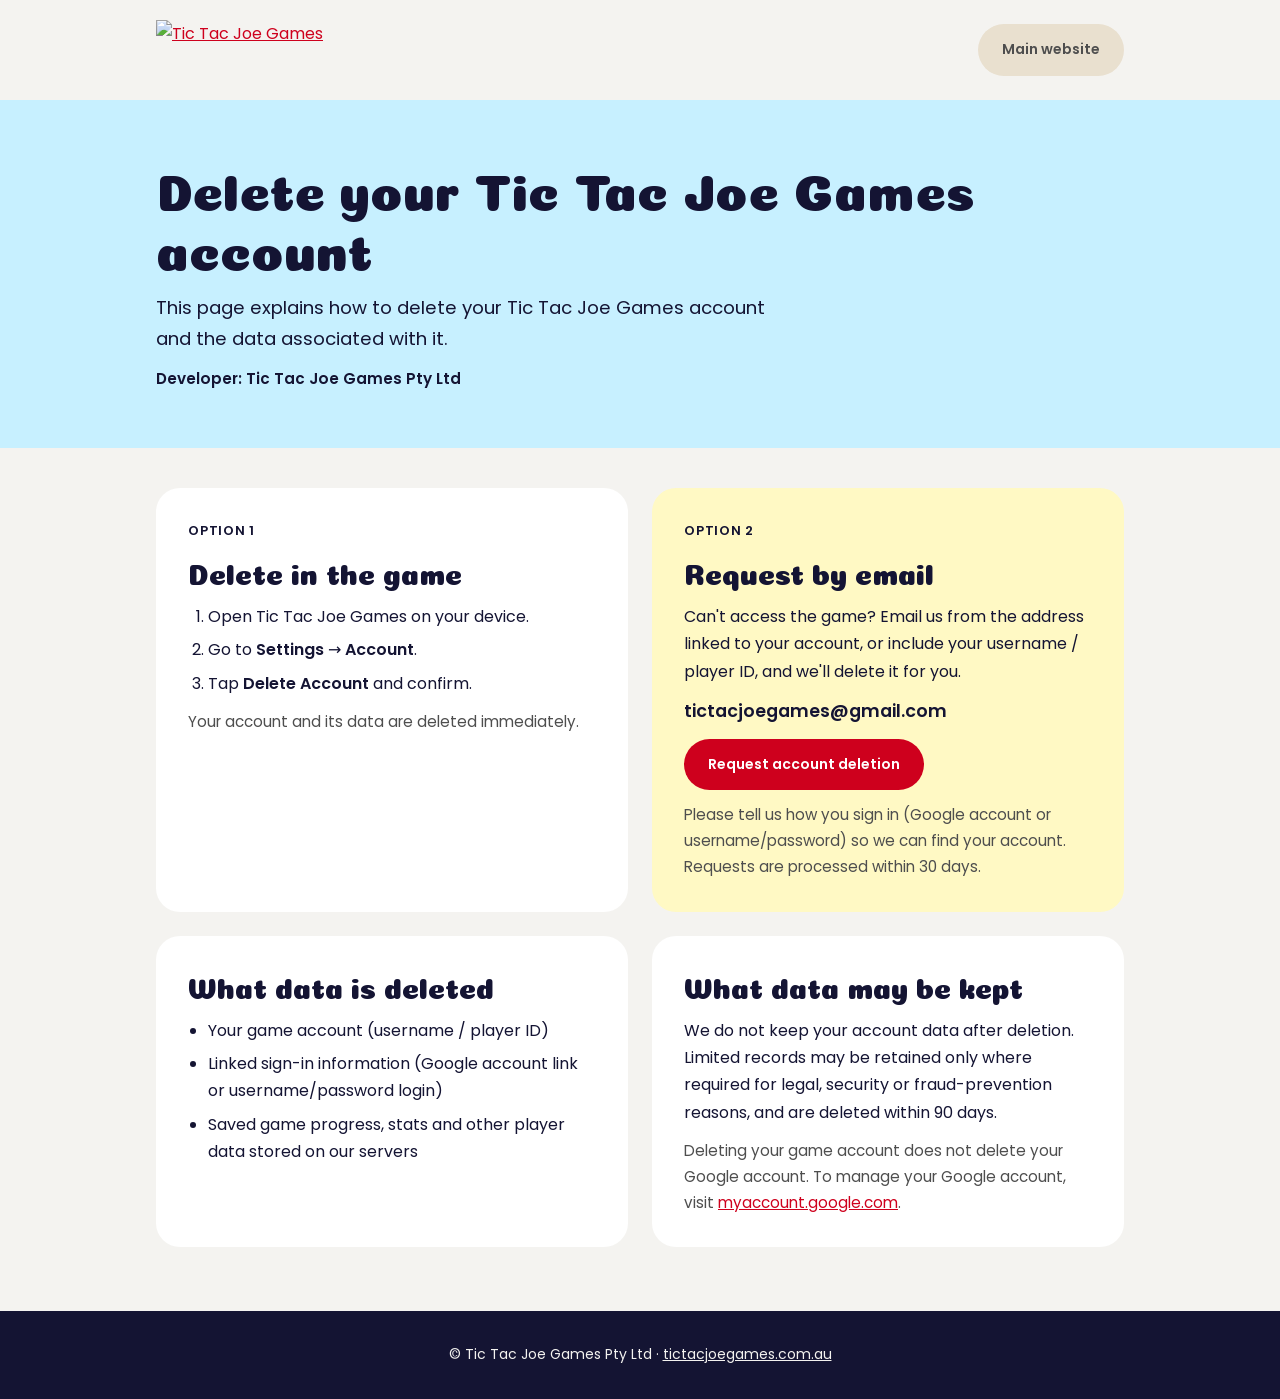
==== account-delete.html @ 30fcaf5c "Move account deletion page to account-delete.html index.html now redirects to it so the site root st" ====
<!doctype html>
<html lang="en">
<head>
  <meta charset="utf-8">
  <meta name="viewport" content="width=device-width, initial-scale=1">
  <title>Delete Your Account – Tic Tac Joe Games</title>
  <meta name="description" content="How to request deletion of your Tic Tac Joe Games account and associated data.">
  <link rel="icon" href="https://images.squarespace-cdn.com/content/v1/699bbf52ec0bd71c0ecddf33/4e1a51c3-f754-4d7e-bf3c-3a8d3902accf/favicon.ico">
  <link rel="preconnect" href="https://fonts.googleapis.com">
  <link rel="preconnect" href="https://fonts.gstatic.com" crossorigin>
  <link href="https://fonts.googleapis.com/css2?family=Coiny&family=Poppins:wght@400;500;600&display=swap" rel="stylesheet">
  <link rel="stylesheet" href="styles.css">
</head>
<body>
  <div class="topbar">
    <a href="https://www.tictacjoegames.com.au/">
      <img src="https://images.squarespace-cdn.com/content/v1/699bbf52ec0bd71c0ecddf33/502639ca-a306-416e-957c-e0b55f06c051/TicTacJoeGames_logo_horizontal_RGB.png?format=500w"
           alt="Tic Tac Joe Games">
    </a>
    <a class="pill pill-sand" href="https://www.tictacjoegames.com.au/">Main website</a>
  </div>

  <section class="hero">
    <div class="inner">
      <h1>Delete your Tic Tac Joe Games account</h1>
      <p>
        This page explains how to delete your Tic Tac Joe Games account and the data
        associated with it.
      </p>
      <p class="dev">Developer: Tic Tac Joe Games Pty Ltd</p>
    </div>
  </section>

  <main>
    <div class="two-col">
      <section class="card">
        <p class="eyebrow">Option 1</p>
        <h2>Delete in the game</h2>
        <ol>
          <li>Open Tic Tac Joe Games on your device.</li>
          <li>Go to <strong>Settings</strong> &rarr; <strong>Account</strong>.</li>
          <li>Tap <strong>Delete Account</strong> and confirm.</li>
        </ol>
        <p class="note">Your account and its data are deleted immediately.</p>
      </section>

      <section class="card butter">
        <p class="eyebrow">Option 2</p>
        <h2>Request by email</h2>
        <p>
          Can't access the game? Email us from the address linked to your account,
          or include your username / player ID, and we'll delete it for you.
        </p>
        <p class="email">tictacjoegames@gmail.com</p>
        <p>
          <a class="pill pill-red"
             href="mailto:tictacjoegames@gmail.com?subject=Account%20Deletion%20Request%20-%20Tic%20Tac%20Joe%20Games&body=Please%20delete%20my%20Tic%20Tac%20Joe%20Games%20account%20and%20associated%20data.%0A%0AUsername%20%2F%20Player%20ID%3A%20%0ASign-in%20method%20(Google%20or%20username%2Fpassword)%3A%20%0A">
            Request account deletion
          </a>
        </p>
        <p class="note">
          Please tell us how you sign in (Google account or username/password) so we
          can find your account. Requests are processed within 30 days.
        </p>
      </section>
    </div>

    <div class="two-col">
      <section class="card">
        <h2>What data is deleted</h2>
        <ul>
          <li>Your game account (username / player ID)</li>
          <li>Linked sign-in information (Google account link or username/password login)</li>
          <li>Saved game progress, stats and other player data stored on our servers</li>
        </ul>
      </section>

      <section class="card">
        <h2>What data may be kept</h2>
        <p>
          We do not keep your account data after deletion. Limited records may be retained
          only where required for legal, security or fraud-prevention reasons, and are
          deleted within 90 days.
        </p>
        <p class="note">
          Deleting your game account does not delete your Google account. To manage your
          Google account, visit <a href="https://myaccount.google.com/">myaccount.google.com</a>.
        </p>
      </section>
    </div>
  </main>

  <footer>
    &copy; Tic Tac Joe Games Pty Ltd &middot;
    <a href="https://www.tictacjoegames.com.au/">tictacjoegames.com.au</a>
  </footer>
</body>
</html>
---- styles.css ----
/* Colours and fonts match https://www.tictacjoegames.com.au/ */
:root {
  --cream: #f4f3f0;
  --navy: #141433;
  --red: #ce001d;
  --red-dark: #cc0036;
  --sand: #e9e0cf;
  --sky: #c7f0ff;
  --butter: #fff9c4;
  --white: #ffffff;
  --muted: #4e4e4e;
}
* { box-sizing: border-box; }
body {
  margin: 0;
  background: var(--cream);
  color: var(--navy);
  font: 16px/1.7 "Poppins", system-ui, sans-serif;
}
a { color: var(--red); }
h1, h2 {
  font-family: "Coiny", "Poppins", sans-serif;
  font-weight: 400;
  line-height: 1.15;
  margin: 0 0 16px;
}
h1 { font-size: clamp(2rem, 6vw, 3.25rem); }
h2 { font-size: clamp(1.4rem, 4vw, 1.8rem); }
strong { font-weight: 600; }

/* Header bar */
.topbar {
  display: flex;
  align-items: center;
  justify-content: space-between;
  gap: 16px;
  max-width: 1000px;
  margin: 0 auto;
  padding: 20px 16px;
}
.topbar img { height: 60px; width: auto; display: block; }

.pill {
  display: inline-block;
  border-radius: 999px;
  padding: 14px 24px;
  font-weight: 600;
  font-size: 14px;
  text-decoration: none;
  white-space: nowrap;
}
.pill-sand { background: var(--sand); color: var(--muted); }
.pill-red  { background: var(--red); color: var(--white); }
.pill:hover { opacity: .88; }

/* Hero band */
.hero { background: var(--sky); }
.hero .inner {
  max-width: 1000px;
  margin: 0 auto;
  padding: 56px 16px;
}
.hero p { font-size: 1.15rem; max-width: 640px; margin: 0; }
.hero .dev { font-size: .95rem; font-weight: 600; margin-top: 12px; }

main {
  max-width: 1000px;
  margin: 0 auto;
  padding: 40px 16px 64px;
  display: grid;
  gap: 24px;
}
.card {
  background: var(--white);
  border-radius: 24px;
  padding: 32px;
}
.card.butter { background: var(--butter); }
.card p { margin: 0 0 12px; }
.card p:last-child { margin-bottom: 0; }
.eyebrow {
  font-size: 13px;
  font-weight: 600;
  text-transform: uppercase;
  letter-spacing: .06em;
  margin: 0 0 8px;
}
ol, ul { padding-left: 1.25rem; margin: 0 0 12px; }
li + li { margin-top: 6px; }
.note { color: var(--muted); font-size: .95rem; }
.email {
  font-weight: 600;
  font-size: 1.1rem;
  word-break: break-all;
}
.two-col {
  display: grid;
  grid-template-columns: 1fr 1fr;
  gap: 24px;
}
@media (max-width: 720px) {
  .two-col { grid-template-columns: 1fr; }
  .card { padding: 24px; }
  .topbar img { height: 44px; }
}

footer {
  background: var(--navy);
  color: var(--cream);
  text-align: center;
  padding: 32px 16px;
  font-size: 14px;
}
footer a { color: var(--cream); }

/* Status pages (purchase success / cancelled) */
.status {
  max-width: 640px;
  margin: 0 auto;
  text-align: center;
}
.status .badge {
  width: 88px;
  height: 88px;
  margin: 0 auto 20px;
  border-radius: 50%;
  display: grid;
  place-items: center;
  font-family: "Coiny", "Poppins", sans-serif;
  font-size: 44px;
  line-height: 1;
}
.badge-success { background: var(--red); color: var(--white); }
.badge-cancel  { background: var(--sand); color: var(--navy); }
.status .actions {
  display: flex;
  flex-wrap: wrap;
  gap: 12px;
  justify-content: center;
  margin-top: 8px;
}
.status ul { text-align: left; display: inline-block; }
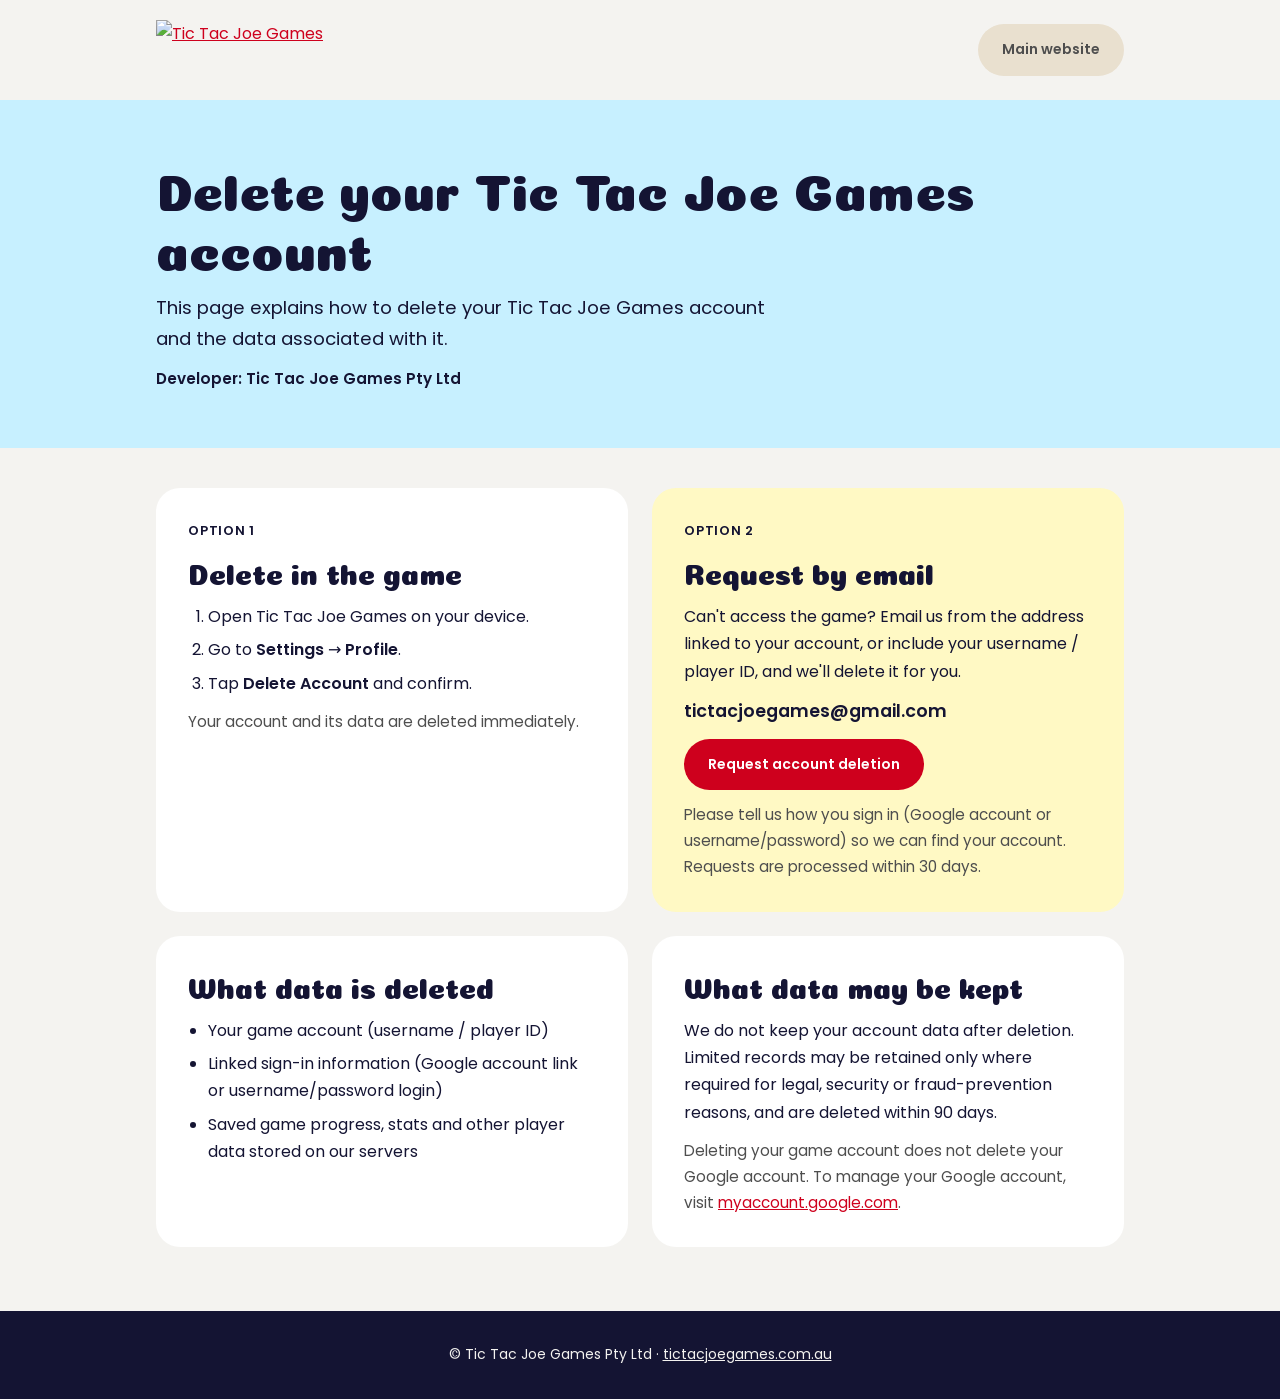
==== commit cddf4e7c: "Fix in-game deletion path to Settings -> Profile Co-Authored-By: Claude Opus 5.5 <noreply@anthropic." ====
--- a/account-delete.html
+++ b/account-delete.html
@@ -38,7 +38,7 @@
         <h2>Delete in the game</h2>
         <ol>
           <li>Open Tic Tac Joe Games on your device.</li>
-          <li>Go to <strong>Settings</strong> &rarr; <strong>Account</strong>.</li>
+          <li>Go to <strong>Settings</strong> &rarr; <strong>Profile</strong>.</li>
           <li>Tap <strong>Delete Account</strong> and confirm.</li>
         </ol>
         <p class="note">Your account and its data are deleted immediately.</p>
